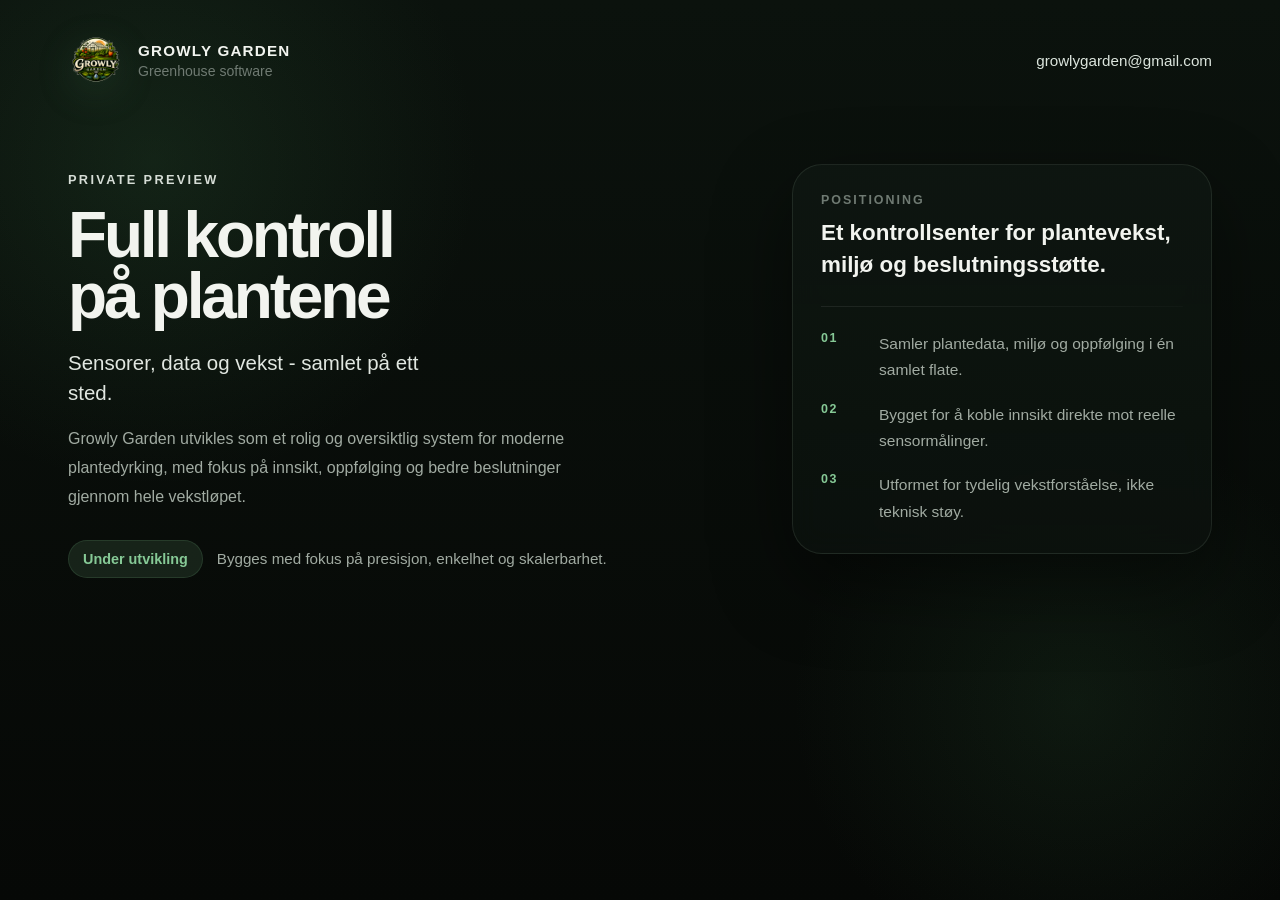
==== index.html @ aa8b8968 "Add files via upload" ====
<!DOCTYPE html>
<html lang="no">
<head>
    <meta charset="UTF-8">
    <meta name="viewport" content="width=device-width, initial-scale=1.0">
    <title>Growly Garden</title>
    <link rel="stylesheet" href="style.css">
</head>
<body>
    <div class="background-grid"></div>

    <main class="shell">
        <header class="topbar">
            <div class="brand">
                <img class="brand-logo" src="assets/logo.png" alt="Growly Garden logo">
                <div>
                    <p class="brand-name">Growly Garden</p>
                    <p class="brand-subtitle">Greenhouse software</p>
                </div>
            </div>

            <a class="contact-link" href="mailto:growlygarden@gmail.com">growlygarden@gmail.com</a>
        </header>

        <section class="hero">
            <div class="hero-copy">
                <p class="kicker">Private preview</p>
                <h1>Full kontroll på plantene</h1>
                <p class="lead">Sensorer, data og vekst - samlet på ett sted.</p>
                <p class="description">
                    Growly Garden utvikles som et rolig og oversiktlig system for moderne plantedyrking,
                    med fokus på innsikt, oppfølging og bedre beslutninger gjennom hele vekstløpet.
                </p>

                <div class="hero-meta">
                    <span class="status-pill">Under utvikling</span>
                    <p class="meta-note">Bygges med fokus på presisjon, enkelhet og skalerbarhet.</p>
                </div>
            </div>

            <aside class="info-panel">
                <div class="panel-block">
                    <p class="panel-label">Positioning</p>
                    <h2>Et kontrollsenter for plantevekst, miljø og beslutningsstøtte.</h2>
                </div>

                <div class="panel-divider"></div>

                <div class="panel-list">
                    <div class="panel-item">
                        <span>01</span>
                        <p>Samler plantedata, miljø og oppfølging i én samlet flate.</p>
                    </div>
                    <div class="panel-item">
                        <span>02</span>
                        <p>Bygget for å koble innsikt direkte mot reelle sensormålinger.</p>
                    </div>
                    <div class="panel-item">
                        <span>03</span>
                        <p>Utformet for tydelig vekstforståelse, ikke teknisk støy.</p>
                    </div>
                </div>
            </aside>
        </section>
    </main>
</body>
</html>
---- style.css ----
:root {
    --bg: #060806;
    --bg-soft: #0b120d;
    --panel: rgba(11, 17, 13, 0.88);
    --panel-strong: rgba(14, 22, 17, 0.96);
    --text: #f2f4ef;
    --muted: #a1aba2;
    --muted-soft: #6f7a72;
    --line: rgba(169, 198, 173, 0.12);
    --accent: #86c996;
    --accent-soft: rgba(134, 201, 150, 0.12);
    --shadow: 0 30px 80px rgba(0, 0, 0, 0.45);
}

* {
    box-sizing: border-box;
}

html,
body {
    min-height: 100%;
}

body {
    margin: 0;
    font-family: "Avenir Next", "Segoe UI", "Helvetica Neue", Arial, sans-serif;
    color: var(--text);
    background:
        radial-gradient(circle at 12% 18%, rgba(52, 103, 62, 0.22), transparent 24%),
        radial-gradient(circle at 84% 78%, rgba(52, 103, 62, 0.16), transparent 22%),
        linear-gradient(180deg, var(--bg-soft) 0%, var(--bg) 100%);
}

.background-grid {
    position: fixed;
    inset: 0;
    pointer-events: none;
    opacity: 0.18;
    background:
        repeating-linear-gradient(
            0deg,
            transparent,
            transparent 39px,
            rgba(134, 201, 150, 0.04) 39px,
            rgba(134, 201, 150, 0.04) 40px
        ),
        repeating-linear-gradient(
            90deg,
            transparent,
            transparent 39px,
            rgba(134, 201, 150, 0.04) 39px,
            rgba(134, 201, 150, 0.04) 40px
        );
}

.shell {
    position: relative;
    z-index: 1;
    width: min(100%, 1200px);
    margin: 0 auto;
    padding: 32px 28px 48px;
}

.topbar {
    display: flex;
    justify-content: space-between;
    align-items: center;
    gap: 24px;
    margin-bottom: 76px;
}

.brand {
    display: flex;
    align-items: center;
    gap: 14px;
}

.brand-logo {
    width: 56px;
    height: 56px;
    object-fit: contain;
    filter: drop-shadow(0 10px 18px rgba(74, 127, 86, 0.18));
}

.brand-name,
.brand-subtitle,
.kicker,
.panel-label,
.contact-link,
.meta-note,
.panel-item span {
    margin: 0;
}

.brand-name {
    font-size: 0.95rem;
    font-weight: 700;
    letter-spacing: 0.08em;
    text-transform: uppercase;
}

.brand-subtitle {
    margin-top: 4px;
    color: var(--muted-soft);
    font-size: 0.88rem;
}

.contact-link {
    color: #dce5dd;
    text-decoration: none;
    font-size: 0.95rem;
}

.contact-link:hover {
    color: var(--accent);
}

.hero {
    display: grid;
    grid-template-columns: minmax(0, 1.15fr) minmax(320px, 420px);
    gap: 48px;
    align-items: start;
}

.hero-copy {
    max-width: 640px;
    padding-top: 8px;
}

.kicker {
    margin-bottom: 18px;
    color: #d6ddd6;
    font-size: 0.8rem;
    font-weight: 700;
    letter-spacing: 0.18em;
    text-transform: uppercase;
}

h1 {
    margin: 0 0 20px;
    max-width: 10ch;
    font-size: clamp(2.8rem, 5vw, 4.8rem);
    line-height: 0.96;
    letter-spacing: -0.05em;
}

.lead {
    margin: 0 0 18px;
    max-width: 32ch;
    color: #e1e7e1;
    font-size: clamp(1.05rem, 1.6vw, 1.32rem);
    line-height: 1.45;
}

.description {
    margin: 0 0 28px;
    max-width: 56ch;
    color: var(--muted);
    font-size: 1rem;
    line-height: 1.8;
}

.hero-meta {
    display: flex;
    flex-wrap: wrap;
    align-items: center;
    gap: 14px;
}

.status-pill {
    display: inline-flex;
    align-items: center;
    justify-content: center;
    padding: 10px 14px;
    border-radius: 999px;
    border: 1px solid rgba(134, 201, 150, 0.14);
    background: var(--accent-soft);
    color: var(--accent);
    font-size: 0.9rem;
    font-weight: 700;
}

.meta-note {
    color: var(--muted);
    font-size: 0.95rem;
}

.info-panel {
    padding: 28px;
    border: 1px solid var(--line);
    border-radius: 30px;
    background: linear-gradient(180deg, var(--panel-strong) 0%, var(--panel) 100%);
    backdrop-filter: blur(14px);
    box-shadow: var(--shadow);
}

.panel-block h2 {
    margin: 0;
    font-size: 1.4rem;
    line-height: 1.45;
    font-weight: 650;
}

.panel-label {
    margin-bottom: 10px;
    color: var(--muted-soft);
    font-size: 0.78rem;
    font-weight: 700;
    letter-spacing: 0.16em;
    text-transform: uppercase;
}

.panel-divider {
    height: 1px;
    margin: 24px 0;
    background: linear-gradient(90deg, rgba(255, 255, 255, 0.08), rgba(255, 255, 255, 0.02));
}

.panel-list {
    display: grid;
    gap: 18px;
}

.panel-item {
    display: grid;
    grid-template-columns: 44px 1fr;
    gap: 14px;
    align-items: start;
}

.panel-item span {
    color: var(--accent);
    font-size: 0.78rem;
    font-weight: 700;
    letter-spacing: 0.12em;
}

.panel-item p {
    margin: 0;
    color: var(--muted);
    font-size: 0.97rem;
    line-height: 1.7;
}

@media (max-width: 940px) {
    .shell {
        padding: 22px 20px 36px;
    }

    .topbar {
        margin-bottom: 42px;
    }

    .hero {
        grid-template-columns: 1fr;
        gap: 24px;
    }

    h1 {
        font-size: clamp(2.3rem, 11vw, 3.8rem);
    }
}

@media (max-width: 560px) {
    .topbar {
        flex-direction: column;
        align-items: flex-start;
        gap: 18px;
    }

    .hero-meta {
        flex-direction: column;
        align-items: flex-start;
    }

    .info-panel {
        padding: 22px;
        border-radius: 24px;
    }
}
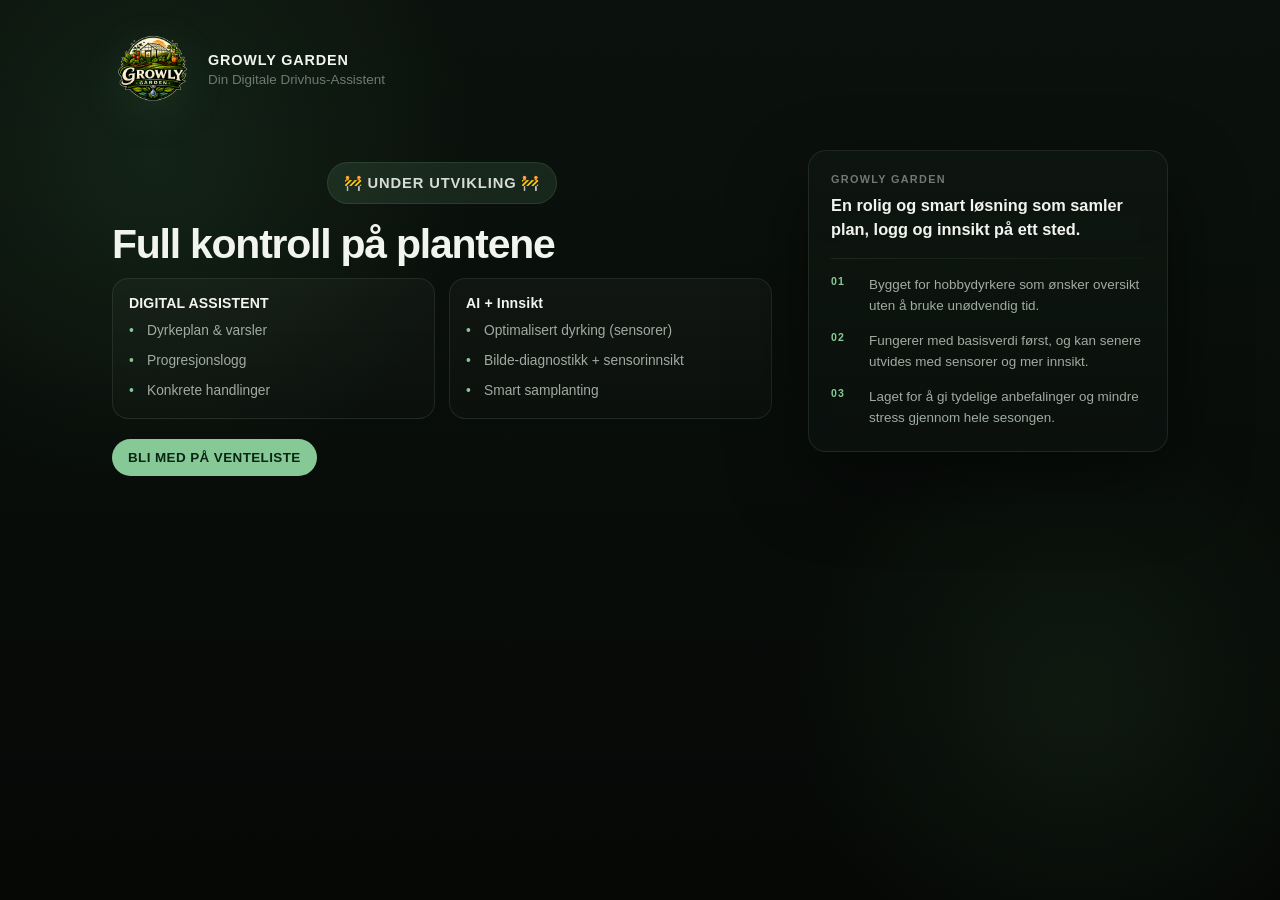
==== commit f8bc63e5: "Add files via upload" ====
--- a/index.html
+++ b/index.html
@@ -4,7 +4,357 @@
     <meta charset="UTF-8">
     <meta name="viewport" content="width=device-width, initial-scale=1.0">
     <title>Growly Garden</title>
-    <link rel="stylesheet" href="style.css">
+    <style>
+        :root {
+            --bg: #060806;
+            --bg-soft: #0b120d;
+            --panel: rgba(11, 17, 13, 0.88);
+            --panel-strong: rgba(14, 22, 17, 0.96);
+            --text: #f2f4ef;
+            --muted: #a1aba2;
+            --muted-soft: #6f7a72;
+            --line: rgba(169, 198, 173, 0.12);
+            --accent: #86c996;
+            --accent-soft: rgba(134, 201, 150, 0.12);
+            --shadow: 0 30px 80px rgba(0, 0, 0, 0.45);
+        }
+
+        * {
+            box-sizing: border-box;
+        }
+
+        html,
+        body {
+            min-height: 100%;
+            margin: 0;
+        }
+
+        body {
+            font-family: "Avenir Next", "Segoe UI", "Helvetica Neue", Arial, sans-serif;
+            color: var(--text);
+            background:
+                radial-gradient(circle at 12% 18%, rgba(52, 103, 62, 0.22), transparent 24%),
+                radial-gradient(circle at 84% 78%, rgba(52, 103, 62, 0.16), transparent 22%),
+                linear-gradient(180deg, var(--bg-soft) 0%, var(--bg) 100%);
+        }
+
+        .background-grid {
+            position: fixed;
+            inset: 0;
+            pointer-events: none;
+            opacity: 0.18;
+            background:
+                repeating-linear-gradient(
+                    0deg,
+                    transparent,
+                    transparent 39px,
+                    rgba(134, 201, 150, 0.04) 39px,
+                    rgba(134, 201, 150, 0.04) 40px
+                ),
+                repeating-linear-gradient(
+                    90deg,
+                    transparent,
+                    transparent 39px,
+                    rgba(134, 201, 150, 0.04) 39px,
+                    rgba(134, 201, 150, 0.04) 40px
+                );
+        }
+
+        .shell {
+            position: relative;
+            z-index: 1;
+            width: min(100%, 1120px);
+            margin: 0 auto;
+            padding: 28px 32px 44px;
+        }
+
+        .topbar {
+            display: flex;
+            justify-content: flex-start;
+            align-items: center;
+            gap: 24px;
+            margin-bottom: 40px;
+        }
+
+        .brand {
+            display: flex;
+            align-items: center;
+            gap: 14px;
+        }
+
+        .brand-logo {
+            width: 82px;
+            height: 82px;
+            object-fit: contain;
+            filter: drop-shadow(0 12px 20px rgba(74, 127, 86, 0.16));
+        }
+
+        .brand-name,
+        .brand-subtitle,
+        .kicker,
+        .panel-label,
+        .contact-link,
+        .meta-note,
+        .panel-item span {
+            margin: 0;
+        }
+
+        .brand-name {
+            font-size: 0.9rem;
+            font-weight: 700;
+            letter-spacing: 0.06em;
+            text-transform: uppercase;
+        }
+
+        .brand-subtitle {
+            margin-top: 4px;
+            color: var(--muted-soft);
+            font-size: 0.84rem;
+        }
+
+        .contact-link {
+            color: #dce5dd;
+            text-decoration: none;
+            font-size: 0.9rem;
+        }
+
+        .contact-link:hover {
+            color: var(--accent);
+        }
+
+        .hero {
+            display: grid;
+            grid-template-columns: minmax(0, 1fr) minmax(300px, 360px);
+            gap: 28px;
+            align-items: start;
+        }
+
+        .hero-copy {
+            max-width: 660px;
+            padding-top: 12px;
+        }
+
+        .kicker {
+            display: flex;
+            align-items: center;
+            justify-content: center;
+            width: fit-content;
+            margin: 0 auto 20px;
+            padding: 11px 16px;
+            border-radius: 999px;
+            border: 1px solid rgba(134, 201, 150, 0.14);
+            background: var(--accent-soft);
+            color: #d6ddd6;
+            font-size: 0.92rem;
+            font-weight: 700;
+            letter-spacing: 0.06em;
+            text-transform: uppercase;
+        }
+
+        h1 {
+            margin: 0 0 12px;
+            max-width: none;
+            font-size: clamp(2rem, 3.2vw, 2.95rem);
+            line-height: 1.02;
+            letter-spacing: -0.03em;
+        }
+
+        .lead {
+            margin: 0 0 20px;
+            max-width: 42ch;
+            color: #e1e7e1;
+            font-size: clamp(0.98rem, 1.2vw, 1.04rem);
+            line-height: 1.6;
+            font-weight: 500;
+        }
+
+        .feature-columns {
+            display: grid;
+            grid-template-columns: repeat(2, minmax(0, 1fr));
+            gap: 14px;
+            margin-bottom: 20px;
+        }
+
+        .signal {
+            padding: 16px 16px 17px;
+            border-radius: 16px;
+            border: 1px solid var(--line);
+            background: linear-gradient(180deg, rgba(255, 255, 255, 0.03), rgba(255, 255, 255, 0.015));
+        }
+
+        .signal strong {
+            display: block;
+            margin-bottom: 10px;
+            font-size: 0.88rem;
+            letter-spacing: 0.01em;
+        }
+
+        .signal ul {
+            margin: 0;
+            padding: 0;
+            list-style: none;
+            display: grid;
+            gap: 10px;
+        }
+
+        .signal li {
+            position: relative;
+            padding-left: 18px;
+            margin: 0;
+            color: var(--muted);
+            font-size: 0.86rem;
+            line-height: 1.45;
+        }
+
+        .signal li::before {
+            content: "•";
+            position: absolute;
+            left: 0;
+            color: var(--accent);
+        }
+
+        .cta-row {
+            display: flex;
+            flex-wrap: wrap;
+            gap: 12px;
+            align-items: center;
+        }
+
+        .primary-cta {
+            display: inline-flex;
+            align-items: center;
+            justify-content: center;
+            padding: 11px 16px;
+            border-radius: 999px;
+            background: var(--accent);
+            color: #0a2514;
+            text-decoration: none;
+            font-size: 0.84rem;
+            font-weight: 800;
+            letter-spacing: 0.03em;
+        }
+
+        .primary-cta:hover {
+            filter: brightness(1.05);
+        }
+
+        .email-inline {
+            color: #dce5dd;
+            text-decoration: none;
+            font-size: 0.88rem;
+        }
+
+        .email-inline:hover {
+            color: var(--accent);
+        }
+
+        .secondary-note {
+            color: var(--muted);
+            font-size: 0.9rem;
+        }
+
+        .info-panel {
+            padding: 22px;
+            border: 1px solid var(--line);
+            border-radius: 18px;
+            background: linear-gradient(180deg, var(--panel-strong) 0%, var(--panel) 100%);
+            backdrop-filter: blur(10px);
+            box-shadow: var(--shadow);
+        }
+
+        .panel-block h2 {
+            margin: 0;
+            font-size: 1.02rem;
+            line-height: 1.5;
+            font-weight: 650;
+        }
+
+        .panel-label {
+            margin-bottom: 8px;
+            color: var(--muted-soft);
+            font-size: 0.68rem;
+            font-weight: 700;
+            letter-spacing: 0.12em;
+            text-transform: uppercase;
+        }
+
+        .panel-divider {
+            height: 1px;
+            margin: 16px 0;
+            background: linear-gradient(90deg, rgba(255, 255, 255, 0.08), rgba(255, 255, 255, 0.02));
+        }
+
+        .panel-list {
+            display: grid;
+            gap: 14px;
+        }
+
+        .panel-item {
+            display: grid;
+            grid-template-columns: 28px 1fr;
+            gap: 10px;
+            align-items: start;
+        }
+
+        .panel-item span {
+            color: var(--accent);
+            font-size: 0.66rem;
+            font-weight: 700;
+            letter-spacing: 0.1em;
+        }
+
+        .panel-item p {
+            margin: 0;
+            color: var(--muted);
+            font-size: 0.84rem;
+            line-height: 1.56;
+        }
+
+        @media (max-width: 940px) {
+            .shell {
+                padding: 22px 20px 34px;
+            }
+
+            .topbar {
+                margin-bottom: 34px;
+            }
+
+            .hero {
+                grid-template-columns: 1fr;
+                gap: 18px;
+            }
+
+            h1 {
+                font-size: clamp(1.9rem, 9vw, 2.8rem);
+            }
+
+            .feature-columns {
+                grid-template-columns: 1fr;
+            }
+        }
+
+        @media (max-width: 560px) {
+            .topbar {
+                flex-direction: column;
+                align-items: flex-start;
+                gap: 18px;
+            }
+
+            .feature-columns {
+                grid-template-columns: 1fr;
+            }
+
+            .info-panel {
+                padding: 18px;
+                border-radius: 16px;
+            }
+
+            .cta-row {
+                align-items: flex-start;
+                flex-direction: column;
+            }
+        }
+    </style>
 </head>
 <body>
     <div class="background-grid"></div>
@@ -15,33 +365,44 @@
                 <img class="brand-logo" src="assets/logo.png" alt="Growly Garden logo">
                 <div>
                     <p class="brand-name">Growly Garden</p>
-                    <p class="brand-subtitle">Greenhouse software</p>
+                    <p class="brand-subtitle">Din Digitale Drivhus-Assistent</p>
                 </div>
             </div>
-
-            <a class="contact-link" href="mailto:growlygarden@gmail.com">growlygarden@gmail.com</a>
         </header>
 
         <section class="hero">
             <div class="hero-copy">
-                <p class="kicker">Private preview</p>
+                <p class="kicker">🚧 UNDER UTVIKLING 🚧</p>
                 <h1>Full kontroll på plantene</h1>
-                <p class="lead">Sensorer, data og vekst - samlet på ett sted.</p>
-                <p class="description">
-                    Growly Garden utvikles som et rolig og oversiktlig system for moderne plantedyrking,
-                    med fokus på innsikt, oppfølging og bedre beslutninger gjennom hele vekstløpet.
-                </p>
-
-                <div class="hero-meta">
-                    <span class="status-pill">Under utvikling</span>
-                    <p class="meta-note">Bygges med fokus på presisjon, enkelhet og skalerbarhet.</p>
+
+                <div class="feature-columns">
+                    <div class="signal">
+                        <strong>DIGITAL ASSISTENT</strong>
+                        <ul>
+                            <li>Dyrkeplan &amp; varsler</li>
+                            <li>Progresjonslogg</li>
+                            <li>Konkrete handlinger</li>
+                        </ul>
+                    </div>
+                    <div class="signal">
+                        <strong>AI + Innsikt</strong>
+                        <ul>
+                            <li>Optimalisert dyrking (sensorer)</li>
+                            <li>Bilde-diagnostikk + sensorinnsikt</li>
+                            <li>Smart samplanting</li>
+                        </ul>
+                    </div>
+                </div>
+
+                <div class="cta-row">
+                    <a class="primary-cta" href="waitlist.html">BLI MED PÅ VENTELISTE</a>
                 </div>
             </div>
 
             <aside class="info-panel">
                 <div class="panel-block">
-                    <p class="panel-label">Positioning</p>
-                    <h2>Et kontrollsenter for plantevekst, miljø og beslutningsstøtte.</h2>
+                    <p class="panel-label">Growly Garden</p>
+                    <h2>En rolig og smart løsning som samler plan, logg og innsikt på ett sted.</h2>
                 </div>
 
                 <div class="panel-divider"></div>
@@ -49,15 +410,15 @@
                 <div class="panel-list">
                     <div class="panel-item">
                         <span>01</span>
-                        <p>Samler plantedata, miljø og oppfølging i én samlet flate.</p>
+                        <p>Bygget for hobbydyrkere som ønsker oversikt uten å bruke unødvendig tid.</p>
                     </div>
                     <div class="panel-item">
                         <span>02</span>
-                        <p>Bygget for å koble innsikt direkte mot reelle sensormålinger.</p>
+                        <p>Fungerer med basisverdi først, og kan senere utvides med sensorer og mer innsikt.</p>
                     </div>
                     <div class="panel-item">
                         <span>03</span>
-                        <p>Utformet for tydelig vekstforståelse, ikke teknisk støy.</p>
+                        <p>Laget for å gi tydelige anbefalinger og mindre stress gjennom hele sesongen.</p>
                     </div>
                 </div>
             </aside>
